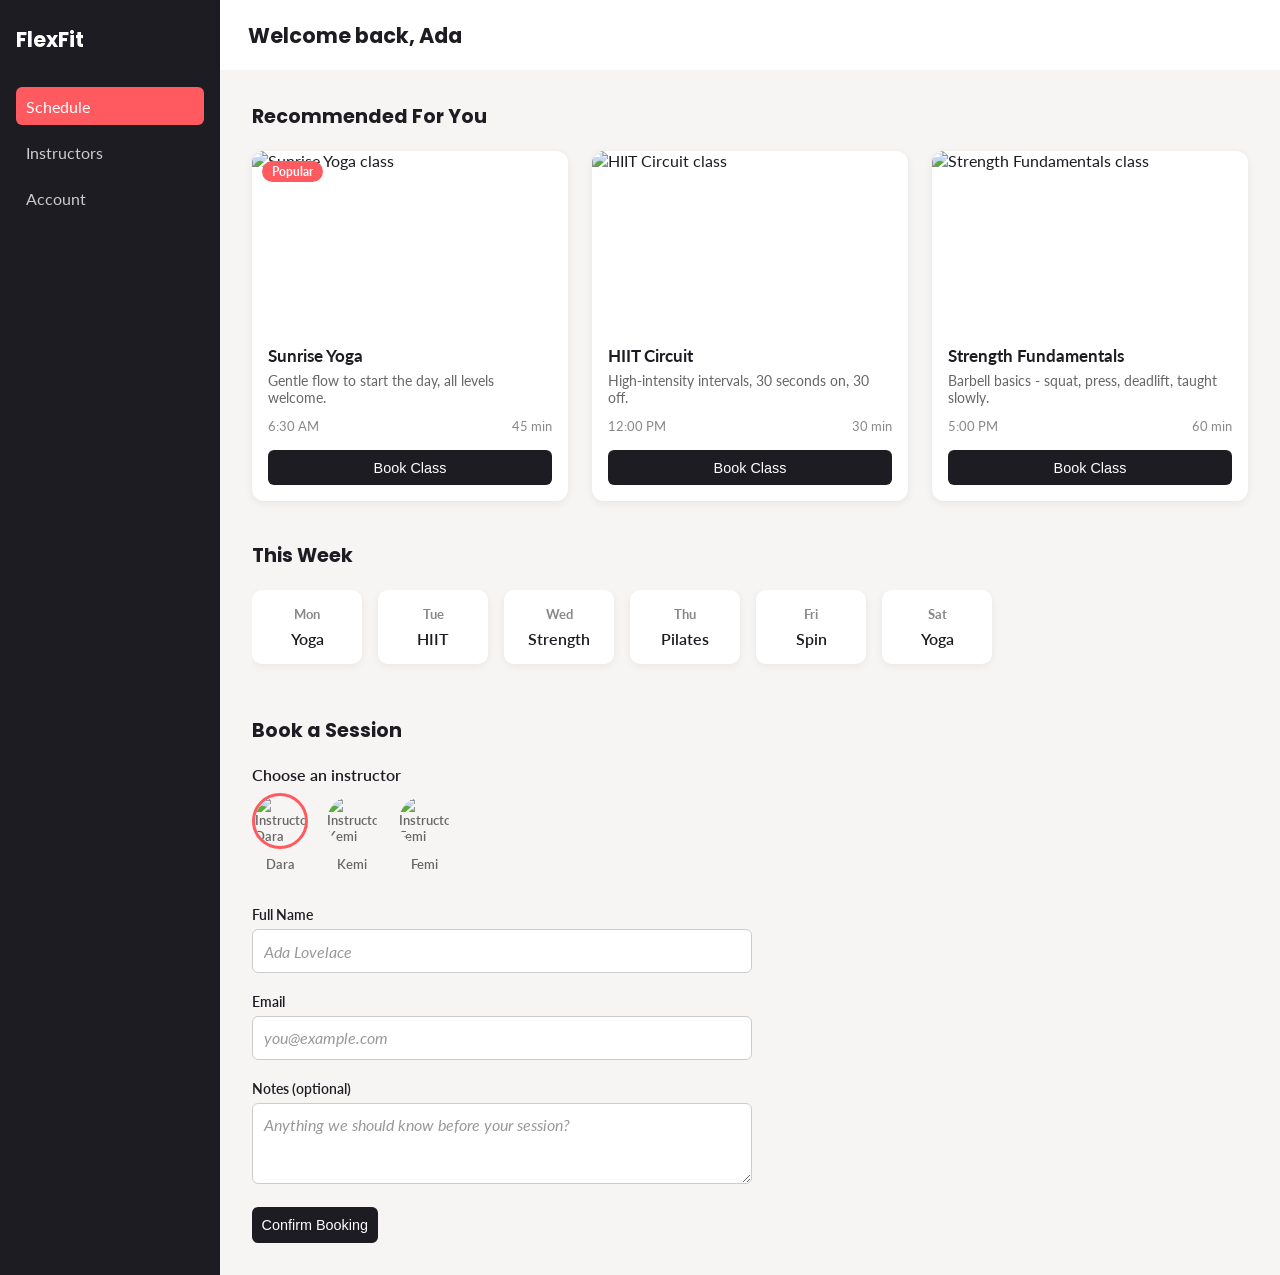
==== reference_flexfit.html @ 3d2f041d "inital commit" ====
<!DOCTYPE html>
<html lang="en">
<head>
    <meta charset="UTF-8">
    <title>FlexFit Studio - Member Dashboard</title>
    <link rel="preconnect" href="https://fonts.googleapis.com">
    <link rel="preconnect" href="https://fonts.gstatic.com" crossorigin>
    <link href="https://fonts.googleapis.com/css2?family=Poppins:wght@600;700&family=Lato:wght@400;600&display=swap" rel="stylesheet">
    <link rel="stylesheet" href="reference_flexfit_style.css">
</head>
<body>

    <div class="dashboard">

        <aside class="sidebar">
            <div class="logo">FlexFit</div>
            <nav>
                <a href="#" class="active">Schedule</a>
                <a href="#">Instructors</a>
                <a href="#">Account</a>
            </nav>
        </aside>

        <header class="header">
            <h1>Welcome back, Ada</h1>
        </header>

        <main class="main-content">

            <section class="classes-section">
                <h2>Recommended For You</h2>
                <div class="class-grid">

                    <div class="class-card popular">
                        <img src="https://placehold.co/300x180" alt="Sunrise Yoga class">
                        <div class="class-info">
                            <h3>Sunrise Yoga</h3>
                            <p>Gentle flow to start the day, all levels welcome.</p>
                            <div class="class-meta">
                                <span>6:30 AM</span>
                                <span>45 min</span>
                            </div>
                            <button class="cta-button">Book Class</button>
                        </div>
                    </div>

                    <div class="class-card">
                        <img src="https://placehold.co/300x180" alt="HIIT Circuit class">
                        <div class="class-info">
                            <h3>HIIT Circuit</h3>
                            <p>High-intensity intervals, 30 seconds on, 30 off.</p>
                            <div class="class-meta">
                                <span>12:00 PM</span>
                                <span>30 min</span>
                            </div>
                            <button class="cta-button">Book Class</button>
                        </div>
                    </div>

                    <div class="class-card">
                        <img src="https://placehold.co/300x180" alt="Strength Fundamentals class">
                        <div class="class-info">
                            <h3>Strength Fundamentals</h3>
                            <p>Barbell basics - squat, press, deadlift, taught slowly.</p>
                            <div class="class-meta">
                                <span>5:00 PM</span>
                                <span>60 min</span>
                            </div>
                            <button class="cta-button">Book Class</button>
                        </div>
                    </div>

                </div>
            </section>

            <section class="week-section">
                <h2>This Week</h2>
                <div class="week-row">
                    <div class="week-card"><p class="week-day">Mon</p><p class="week-class">Yoga</p></div>
                    <div class="week-card"><p class="week-day">Tue</p><p class="week-class">HIIT</p></div>
                    <div class="week-card"><p class="week-day">Wed</p><p class="week-class">Strength</p></div>
                    <div class="week-card"><p class="week-day">Thu</p><p class="week-class">Pilates</p></div>
                    <div class="week-card"><p class="week-day">Fri</p><p class="week-class">Spin</p></div>
                    <div class="week-card"><p class="week-day">Sat</p><p class="week-class">Yoga</p></div>
                </div>
            </section>

            <section class="booking-section">
                <h2>Book a Session</h2>

                <p class="section-label">Choose an instructor</p>
                <div class="instructor-picker">
                    <input type="radio" name="instructor" id="instructor-1" checked>
                    <label for="instructor-1" class="instructor-swatch">
                        <img src="https://placehold.co/60x60" alt="Instructor Dara">
                        <span>Dara</span>
                    </label>

                    <input type="radio" name="instructor" id="instructor-2">
                    <label for="instructor-2" class="instructor-swatch">
                        <img src="https://placehold.co/60x60" alt="Instructor Kemi">
                        <span>Kemi</span>
                    </label>

                    <input type="radio" name="instructor" id="instructor-3">
                    <label for="instructor-3" class="instructor-swatch">
                        <img src="https://placehold.co/60x60" alt="Instructor Femi">
                        <span>Femi</span>
                    </label>
                </div>

                <form action="#" method="post">
                    <div class="form-group">
                        <label for="name">Full Name</label>
                        <input type="text" id="name" name="name" placeholder="Ada Lovelace" required>
                    </div>

                    <div class="form-group">
                        <label for="email">Email</label>
                        <input type="email" id="email" name="email" placeholder="you@example.com" required>
                    </div>

                    <div class="form-group">
                        <label for="notes">Notes (optional)</label>
                        <textarea id="notes" name="notes" rows="3" placeholder="Anything we should know before your session?"></textarea>
                    </div>

                    <button type="submit" class="cta-button">Confirm Booking</button>
                </form>
            </section>

        </main>

    </div>

</body>
</html>
---- reference_flexfit_style.css ----
* {
    box-sizing: border-box;
}

:root {
    --main-color: #1c1c22;
    --accent-color: #ff5a5f;
    --bg-color: #f6f5f3;
    --success-color: #2ecc71;
    --error-color: #e74c3c;
}

body {
    font-family: 'Lato', sans-serif;
    margin: 0;
    color: var(--main-color);
}

/* --- Dashboard grid-template-areas layout --- */

.dashboard {
    display: grid;
    grid-template-columns: 220px 1fr;
    grid-template-rows: 70px 1fr;
    grid-template-areas:
        "sidebar header"
        "sidebar main";
    min-height: 100vh;
}

.sidebar {
    grid-area: sidebar;
    background-color: var(--main-color);
    color: white;
    padding: 1.5rem 1rem;
}

.sidebar .logo {
    font-family: 'Poppins', sans-serif;
    font-weight: 700;
    font-size: 1.3rem;
    margin-bottom: 2rem;
}

.sidebar nav {
    display: flex;
    flex-direction: column;
    gap: 0.5rem;
}

.sidebar nav a {
    color: #ccc;
    text-decoration: none;
    padding: 0.6rem;
    border-radius: 6px;
}

.sidebar nav a.active {
    background-color: var(--accent-color);
    color: white;
}

.header {
    grid-area: header;
    display: flex;
    align-items: center;
    padding: 0 1.75rem;
    background-color: white;
    box-shadow: 0 2px 6px rgba(0, 0, 0, 0.06);
}

.header h1 {
    font-family: 'Poppins', sans-serif;
    font-size: 1.3rem;
    margin: 0;
}

.main-content {
    grid-area: main;
    background-color: var(--bg-color);
    padding: 2rem;
}

.main-content h2 {
    font-family: 'Poppins', sans-serif;
    font-size: 1.2rem;
    margin: 0 0 1.25rem 0;
}

/* --- Class cards: Grid (page) + Flexbox (card) combined --- */

.classes-section {
    margin-bottom: 2.5rem;
}

.class-grid {
    display: grid;
    grid-template-columns: repeat(auto-fit, minmax(240px, 1fr));
    gap: 1.5rem;
}

.class-card {
    position: relative;
    background-color: white;
    border-radius: 12px;
    overflow: hidden;
    box-shadow: 0 2px 8px rgba(0, 0, 0, 0.07);
    transition: transform 0.2s ease;
    display: flex;
    flex-direction: column;
}

.class-card:hover {
    transform: translateY(-5px);
}

.class-card img {
    width: 100%;
    aspect-ratio: 16 / 9;
    object-fit: cover;
}

.class-info {
    padding: 1rem;
    display: flex;
    flex-direction: column;
    flex-grow: 1;
}

.class-info h3 {
    margin: 0 0 0.4rem 0;
    font-size: 1.05rem;
}

.class-info p {
    font-size: 0.88rem;
    color: #666;
    margin: 0 0 0.75rem 0;
}

.class-meta {
    display: flex;
    justify-content: space-between;
    font-size: 0.82rem;
    color: #888;
    margin-bottom: 1rem;
}

.class-card .cta-button {
    margin-top: auto;
}

.class-card.popular::before {
    content: "Popular";
    position: absolute;
    top: 10px;
    left: 10px;
    background-color: var(--accent-color);
    color: white;
    padding: 4px 10px;
    border-radius: 20px;
    font-size: 0.72rem;
    font-weight: 700;
    z-index: 2;
}

.cta-button {
    background-color: var(--main-color);
    color: white;
    border: none;
    padding: 0.6rem;
    border-radius: 6px;
    cursor: pointer;
    font-size: 0.9rem;
}

/* --- Horizontally scrolling week row (scroll-snap) --- */

.week-section {
    margin-bottom: 2.5rem;
}

.week-row {
    display: flex;
    gap: 1rem;
    overflow-x: auto;
    scroll-snap-type: x mandatory;
    padding-bottom: 0.75rem;
}

.week-card {
    flex: 0 0 110px;
    scroll-snap-align: start;
    background-color: white;
    border-radius: 10px;
    box-shadow: 0 2px 8px rgba(0, 0, 0, 0.06);
    padding: 1rem;
    text-align: center;
}

.week-day {
    font-weight: 700;
    color: #888;
    font-size: 0.8rem;
    margin: 0 0 0.4rem 0;
}

.week-class {
    margin: 0;
    font-weight: 600;
}

/* --- Instructor picker (radio swatches) --- */

.booking-section {
    max-width: 500px;
}

.section-label {
    font-weight: 600;
    margin-bottom: 0.6rem;
}

.instructor-picker {
    display: flex;
    gap: 1rem;
    margin-bottom: 1.75rem;
}

.instructor-picker input[type="radio"] {
    display: none;
}

.instructor-swatch {
    display: flex;
    flex-direction: column;
    align-items: center;
    gap: 0.4rem;
    cursor: pointer;
    font-size: 0.8rem;
    color: #666;
}

.instructor-swatch img {
    width: 56px;
    height: 56px;
    border-radius: 50%;
    object-fit: cover;
    border: 3px solid transparent;
}

.instructor-picker input[type="radio"]:checked + .instructor-swatch img {
    border-color: var(--accent-color);
}

/* --- Booking form with validation styling --- */

.form-group {
    margin-bottom: 1.25rem;
}

label {
    display: block;
    margin-bottom: 0.4rem;
    font-weight: 600;
    font-size: 0.9rem;
}

input, textarea {
    width: 100%;
    padding: 0.7rem;
    border: 1px solid #ccc;
    border-radius: 6px;
    font-family: inherit;
    font-size: 1rem;
}

input:focus, textarea:focus {
    outline: none;
    border-color: var(--accent-color);
    box-shadow: 0 0 0 3px rgba(255, 90, 95, 0.15);
}

input:invalid:not(:placeholder-shown),
textarea:invalid:not(:placeholder-shown) {
    border-color: var(--error-color);
}

input::placeholder, textarea::placeholder {
    color: #999;
    font-style: italic;
}

@media (max-width: 800px) {
    .dashboard {
        grid-template-columns: 1fr;
        grid-template-rows: auto 70px 1fr;
        grid-template-areas:
            "sidebar"
            "header"
            "main";
    }

    .sidebar nav {
        flex-direction: row;
        justify-content: space-around;
    }
}
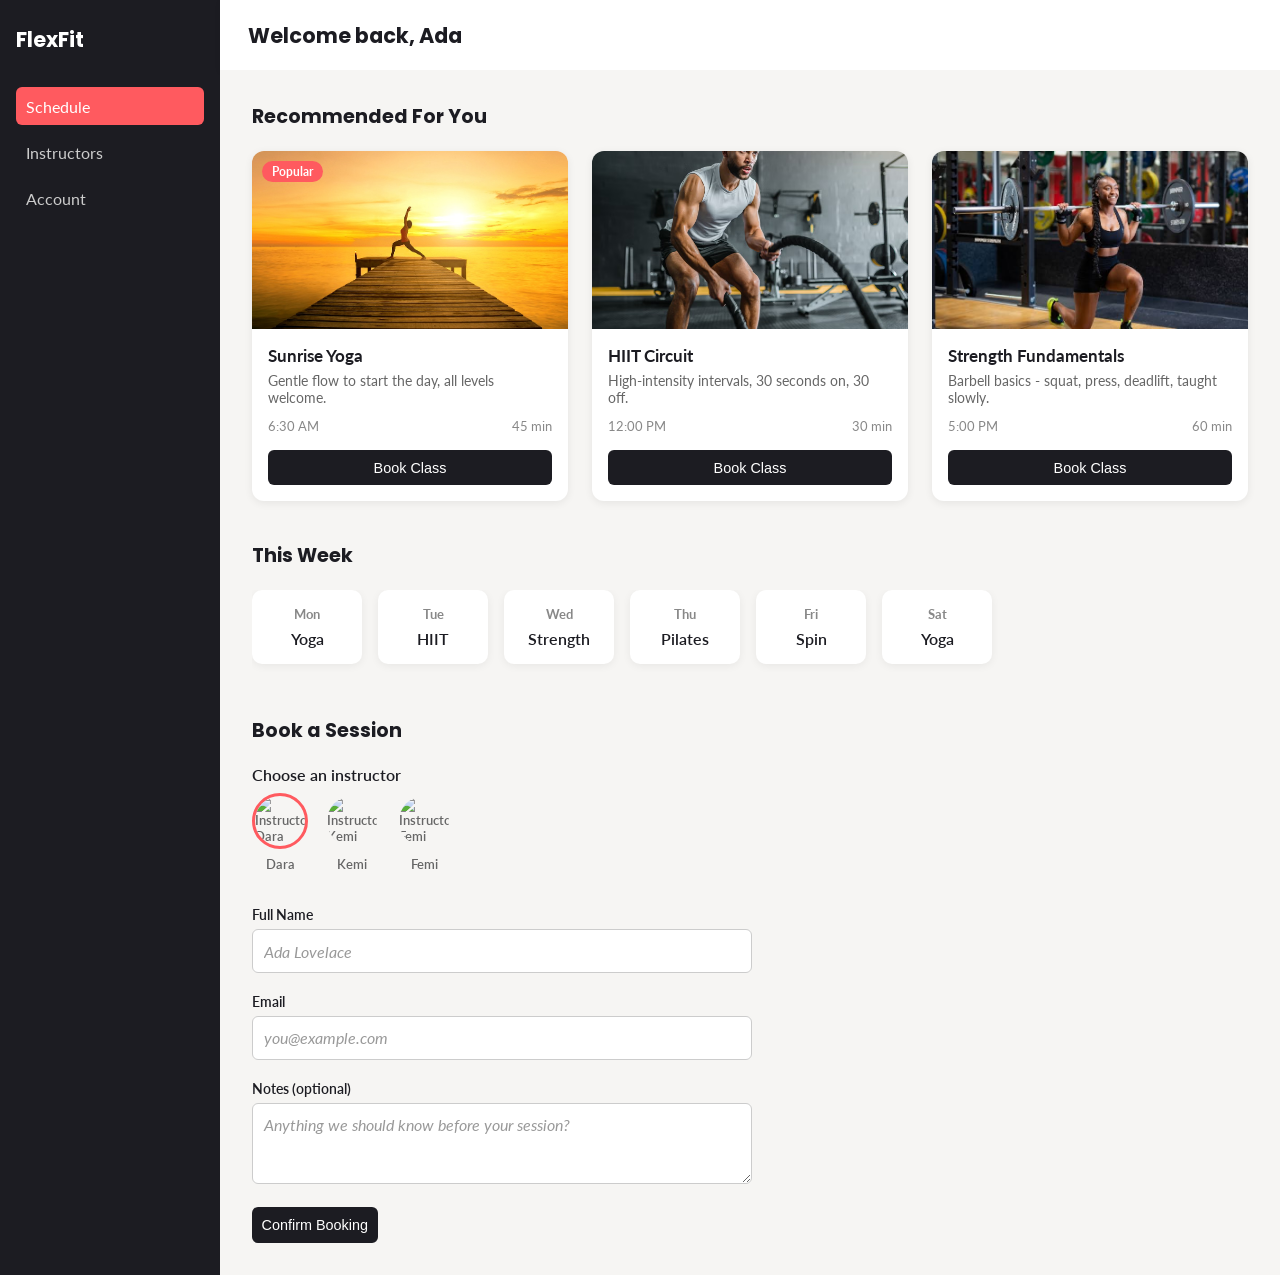
==== commit 45682bc6: "main image changed" ====
--- a/reference_flexfit.html
+++ b/reference_flexfit.html
@@ -32,7 +32,7 @@
                 <div class="class-grid">
 
                     <div class="class-card popular">
-                        <img src="https://placehold.co/300x180" alt="Sunrise Yoga class">
+                        <img src="sunrise-yoga-909.jpg" alt="Sunrise Yoga class">
                         <div class="class-info">
                             <h3>Sunrise Yoga</h3>
                             <p>Gentle flow to start the day, all levels welcome.</p>
@@ -45,7 +45,7 @@
                     </div>
 
                     <div class="class-card">
-                        <img src="https://placehold.co/300x180" alt="HIIT Circuit class">
+                        <img src="hiit.avif" alt="HIIT Circuit class">
                         <div class="class-info">
                             <h3>HIIT Circuit</h3>
                             <p>High-intensity intervals, 30 seconds on, 30 off.</p>
@@ -58,7 +58,7 @@
                     </div>
 
                     <div class="class-card">
-                        <img src="https://placehold.co/300x180" alt="Strength Fundamentals class">
+                        <img src="strenght.jpg" alt="Strength Fundamentals class">
                         <div class="class-info">
                             <h3>Strength Fundamentals</h3>
                             <p>Barbell basics - squat, press, deadlift, taught slowly.</p>
